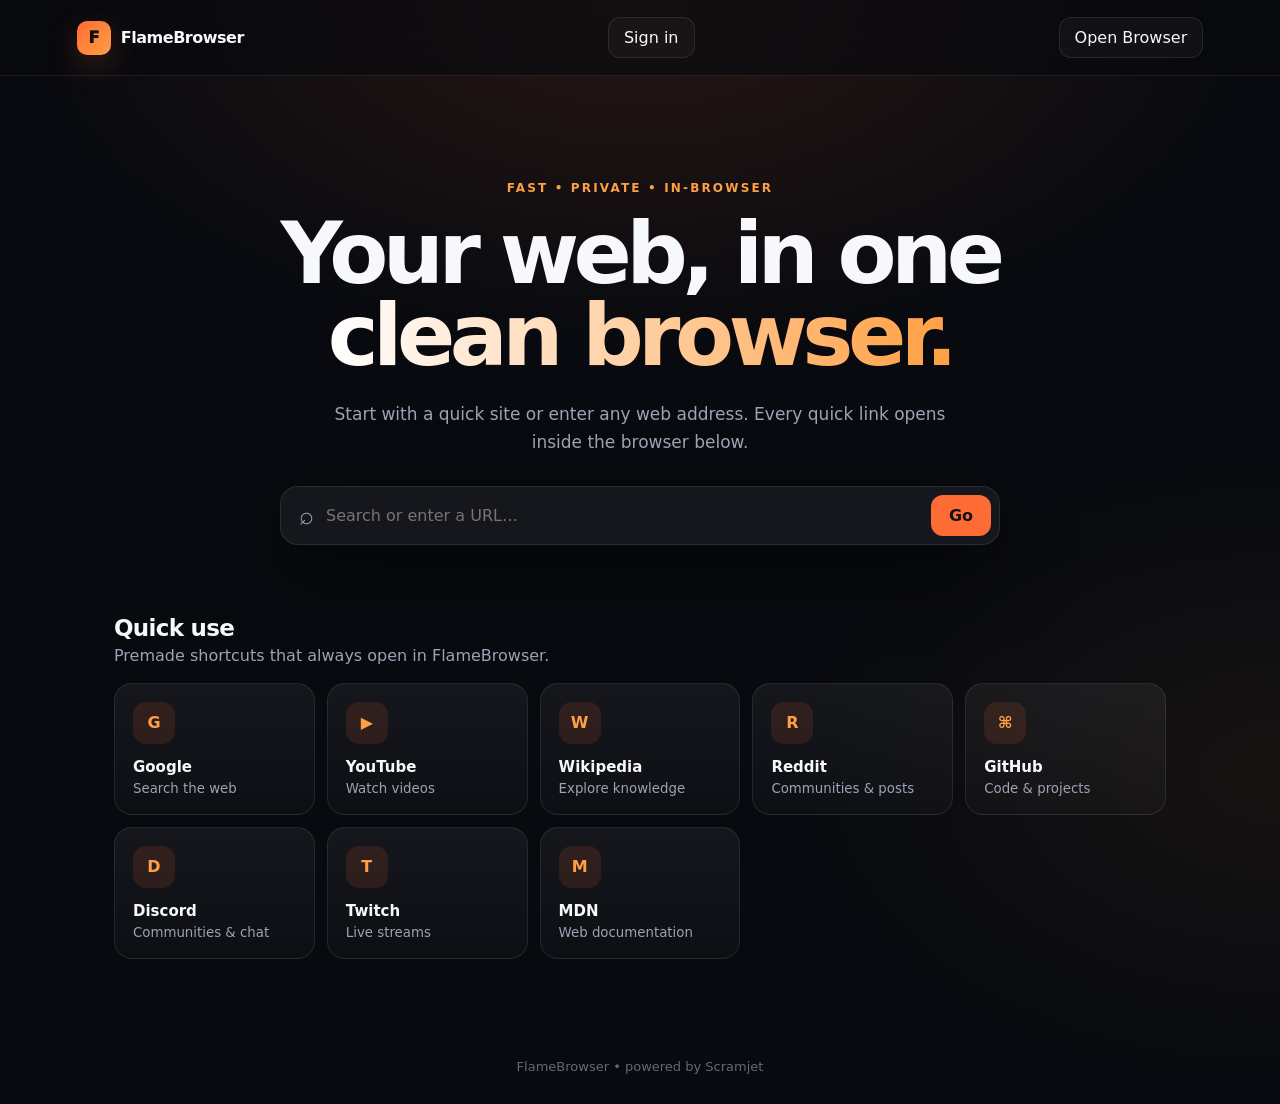
==== public/index.html @ d18f03c7 "Create index.html" ====
<!doctype html>
<html lang="en">
<head>
  <meta charset="UTF-8">
  <meta name="viewport" content="width=device-width,initial-scale=1">
  <meta name="theme-color" content="#0b0d12">
  <title>FlameBrowser</title>
  <link rel="stylesheet" href="/styles.css">
</head>
<body>
  <main id="home" class="home">
    <nav class="topbar">
      <div class="brand"><span class="brand-mark">F</span><span>FlameBrowser</span></div>
      <div class="account-area"><button id="accountBtn" class="ghost">Sign in</button><div id="accountMenu" class="account-menu hidden"><button id="logoutBtn">Sign out</button></div></div><button id="openBrowser" class="ghost">Open Browser</button>
    </nav>

    <section class="hero">
      <div class="eyebrow">FAST • PRIVATE • IN-BROWSER</div>
      <h1>Your web, in one<br><span>clean browser.</span></h1>
      <p>Start with a quick site or enter any web address. Every quick link opens inside the browser below.</p>

      <form id="homeForm" class="home-search">
        <span class="search-icon">⌕</span>
        <input id="homeAddress" autocomplete="off" placeholder="Search or enter a URL…">
        <button>Go</button>
      </form>
    </section>

    <section class="quick-section">
      <div class="section-head">
        <div>
          <h2>Quick use</h2>
          <p>Premade shortcuts that always open in FlameBrowser.</p>
        </div>
      </div>
      <div id="quickGrid" class="quick-grid"></div>
    </section>

    <footer>FlameBrowser • powered by Scramjet</footer>
  </main>

  <main id="browser" class="browser hidden">
    <header class="browserbar">
      <button id="homeBtn" class="iconbtn" title="Home">⌂</button>
      <button id="backBtn" class="iconbtn" title="Back">‹</button>
      <button id="forwardBtn" class="iconbtn" title="Forward">›</button>
      <button id="reloadBtn" class="iconbtn" title="Reload">↻</button>

      <form id="addressForm" class="address">
        <span>⌕</span>
        <input id="address" autocomplete="off" spellcheck="false" placeholder="Search or enter a URL…">
        <button>Go</button>
      </form>

      <button id="settingsBtn" class="newtab">⚙ Settings</button><button id="newTabBtn" class="newtab">+ New tab</button>
    </header>

    <div id="tabs" class="tabs"></div>
    <section id="viewport" class="viewport"></section>
    <div id="status" class="status"><span id="progress"></span><span id="statusText">Ready</span></div>

    <aside id="settings" class="settings hidden">
      <div class="settings-head">
        <div><b>Settings</b><small>FlameBrowser preferences</small></div>
        <button id="closeSettings">×</button>
      </div>

      <label>Proxy transport
        <select id="proxySelect">
          <option value="libcurl">Scramjet + Libcurl — best compatibility</option>
          <option value="epoxy">Scramjet + Epoxy — lightweight alternative</option>
        </select>
        <small>Both transports are free/open-source and run through your own Wisp endpoint.</small>
      </label>

      <label>Startup page
        <select id="startupSelect">
          <option value="home">FlameBrowser Home</option>
          <option value="google">Google</option>
        </select>
      </label>

      <label class="check"><input id="smoothLoading" type="checkbox" checked> Show loading progress</label>
      <label class="check"><input id="compactTabs" type="checkbox"> Compact tabs</label>

      <button id="clearPrefs" class="danger">Reset settings</button>
      <p class="settings-note">Transport changes apply to new requests. Reload the current page after switching for the cleanest result.</p>
    </aside>
  </main>

  <div id="authModal" class="modal hidden">
    <div class="auth-card">
      <button id="authClose" class="auth-close">×</button>
      <h2 id="authTitle">Sign in to FlameBrowser</h2>
      <p>Sync bookmarks, tabs, cookies-ready settings, and preferences across devices.</p>
      <div id="googleBtn" class="google-btn"></div>
      <div class="auth-divider"><span>or</span></div>
      <form id="authForm">
        <label id="authNameWrap" class="hidden">Name<input id="authName" autocomplete="name"></label>
        <label>Email<input id="authEmail" type="email" autocomplete="email" required></label>
        <label>Password<input id="authPassword" type="password" autocomplete="current-password" minlength="8" required></label>
        <button class="auth-submit" type="submit">Continue</button>
      </form>
      <div id="authError" class="auth-error"></div>
      <button id="switchAuth" class="auth-switch">Create an account</button>
      <small class="auth-note">Your account data is stored by this FlameBrowser server. The session cookie is HttpOnly.</small>
    </div>
  </div>

  <!-- Scramjet 2.x runtime: core -> controller -> utils -->
  <script src="/scram/scramjet.js"></script>
  <script src="/controller/controller.api.js"></script>
  <script src="/utils/scramjet-utils.js"></script>
  <script src="/app.js"></script>
</body>
</html>
---- styles.css ----
:root{
  --bg:#080a0f;
  --panel:#10131a;
  --panel2:#151923;
  --line:rgba(255,255,255,.09);
  --text:#f7f8fb;
  --muted:#9ba3b4;
  --accent:#ff6b35;
  --accent2:#ff9f43;
  --shadow:0 24px 80px rgba(0,0,0,.45);
}
*{box-sizing:border-box}
html,body{margin:0;width:100%;height:100%;font-family:Inter,ui-sans-serif,system-ui,-apple-system,BlinkMacSystemFont,"Segoe UI",sans-serif;background:var(--bg);color:var(--text)}
button,input{font:inherit}
button{cursor:pointer}
.hidden{display:none!important}

.home{min-height:100%;overflow:auto;background:
 radial-gradient(900px 500px at 50% 0%,rgba(255,107,53,.13),transparent 70%),
 radial-gradient(700px 450px at 100% 70%,rgba(255,159,67,.06),transparent 70%)}
.topbar{height:76px;display:flex;align-items:center;justify-content:space-between;padding:0 6vw;border-bottom:1px solid var(--line);backdrop-filter:blur(18px);background:rgba(8,10,15,.65);position:sticky;top:0;z-index:5}
.brand{display:flex;gap:10px;align-items:center;font-weight:800;letter-spacing:-.03em}
.brand-mark{display:grid;place-items:center;width:34px;height:34px;border-radius:10px;background:linear-gradient(135deg,var(--accent),var(--accent2));color:#111;font-weight:950;box-shadow:0 10px 30px rgba(255,107,53,.22)}
.ghost{border:1px solid var(--line);background:rgba(255,255,255,.035);color:var(--text);border-radius:12px;padding:10px 15px}
.hero{max-width:980px;margin:0 auto;padding:105px 24px 70px;text-align:center}
.eyebrow{font-size:12px;font-weight:800;letter-spacing:.18em;color:var(--accent2);margin-bottom:18px}
.hero h1{font-size:clamp(48px,8vw,86px);line-height:.95;letter-spacing:-.065em;margin:0}
.hero h1 span{background:linear-gradient(90deg,#fff,var(--accent2));-webkit-background-clip:text;background-clip:text;color:transparent}
.hero p{max-width:650px;margin:25px auto 30px;color:var(--muted);font-size:17px;line-height:1.6}
.home-search{max-width:720px;margin:auto;display:flex;align-items:center;gap:10px;padding:8px 8px 8px 18px;background:rgba(255,255,255,.055);border:1px solid var(--line);border-radius:18px;box-shadow:var(--shadow)}
.home-search .search-icon{font-size:25px;color:var(--muted)}
.home-search input{min-width:0;flex:1;background:transparent;border:0;outline:0;color:var(--text);font-size:16px}
.home-search button,.address button{border:0;background:var(--accent);color:#111;font-weight:850;border-radius:12px;padding:11px 18px}
.quick-section{max-width:1100px;margin:0 auto;padding:0 24px 70px}
.section-head{display:flex;justify-content:space-between;align-items:end;margin-bottom:18px}
.section-head h2{margin:0;font-size:23px;letter-spacing:-.03em}
.section-head p{margin:5px 0 0;color:var(--muted)}
.quick-grid{display:grid;grid-template-columns:repeat(auto-fit,minmax(180px,1fr));gap:12px}
.quick-card{border:1px solid var(--line);background:linear-gradient(180deg,rgba(255,255,255,.055),rgba(255,255,255,.025));padding:18px;border-radius:18px;text-align:left;color:var(--text);transition:.18s transform,.18s border-color,.18s background}
.quick-card:hover{transform:translateY(-3px);border-color:rgba(255,159,67,.35);background:rgba(255,255,255,.07)}
.quick-icon{width:42px;height:42px;display:grid;place-items:center;border-radius:13px;background:rgba(255,107,53,.12);color:var(--accent2);font-weight:900;margin-bottom:14px}
.quick-card strong{display:block;font-size:15px}
.quick-card small{display:block;color:var(--muted);margin-top:5px}
footer{text-align:center;color:#626a79;padding:30px;font-size:13px}

.browser{height:100%;display:flex;flex-direction:column;background:#0a0c11}
.browserbar{height:62px;display:flex;align-items:center;gap:7px;padding:8px 10px;border-bottom:1px solid var(--line);background:#0d1016}
.iconbtn,.newtab{height:42px;border:1px solid var(--line);background:#151923;color:#dce1ea;border-radius:11px;min-width:42px}
.iconbtn:hover,.newtab:hover{background:#1c212d}
.address{height:42px;flex:1;display:flex;align-items:center;gap:9px;padding:0 7px 0 13px;background:#151923;border:1px solid var(--line);border-radius:12px}
.address span{color:#7e8798}
.address input{min-width:0;flex:1;border:0;outline:0;background:transparent;color:var(--text)}
.address button{padding:8px 14px;border-radius:9px}
.tabs{height:40px;display:flex;gap:5px;align-items:end;padding:0 10px;background:#090b10;border-bottom:1px solid var(--line);overflow:auto}
.tab{height:34px;min-width:140px;max-width:240px;padding:0 11px;border:1px solid var(--line);border-bottom:0;border-radius:9px 9px 0 0;background:#11141b;color:#929aaa;display:flex;align-items:center;justify-content:space-between;gap:8px}
.tab.active{background:#171b24;color:#fff}
.tab span{overflow:hidden;text-overflow:ellipsis;white-space:nowrap}
.tab button{border:0;background:transparent;color:#788193}
.viewport{position:relative;flex:1;background:#fff;overflow:hidden}
.frame{position:absolute;inset:0;width:100%;height:100%;border:0;background:#fff;display:none}
.frame.active{display:block}
.status{height:23px;background:#0d1016;color:#697284;font-size:11px;padding:5px 12px;border-top:1px solid var(--line)}

@media(max-width:700px){
 .topbar{padding:0 18px}
 .hero{padding-top:75px}
 .newtab{display:none}
 .browserbar{gap:4px}
 .iconbtn{min-width:36px}
}

.status{position:relative;overflow:hidden;display:flex;align-items:center;gap:7px}
#progress{position:absolute;left:0;top:0;height:2px;width:0;background:linear-gradient(90deg,var(--accent),var(--accent2));transition:width .18s ease}
#progress.loading{animation:progress 2.2s ease-in-out infinite}
@keyframes progress{0%{width:4%}55%{width:72%}100%{width:92%}}
.settings{position:absolute;z-index:30;right:16px;top:68px;width:min(390px,calc(100vw - 32px));padding:18px;border:1px solid var(--line);border-radius:18px;background:rgba(16,19,26,.97);box-shadow:var(--shadow);backdrop-filter:blur(20px)}
.settings-head{display:flex;justify-content:space-between;align-items:center;margin-bottom:18px}
.settings-head b{font-size:19px}.settings-head small{display:block;color:var(--muted);margin-top:3px}
.settings-head button{border:0;background:transparent;color:#fff;font-size:24px}
.settings label{display:block;color:#e9edf4;font-size:13px;margin:15px 0}
.settings select{display:block;width:100%;margin-top:7px;padding:11px;border-radius:10px;border:1px solid var(--line);background:#0c0f15;color:#fff;outline:none}
.settings small{display:block;color:var(--muted);line-height:1.4;margin-top:6px}
.settings .check{display:flex;align-items:center;gap:9px}
.settings input[type=checkbox]{accent-color:var(--accent)}
.danger{width:100%;padding:10px;border-radius:10px;border:1px solid rgba(255,90,90,.25);background:rgba(255,90,90,.08);color:#ffb1b1}
.settings-note{font-size:11px;color:#697284;line-height:1.5}
body.compact .tab{min-width:100px;height:30px}
body.compact .tabs{height:36px}

.account-area{position:relative;display:inline-flex}.account-menu{position:absolute;right:0;top:calc(100% + 8px);background:#151821;border:1px solid #2b3040;border-radius:10px;padding:6px;z-index:50}.account-menu button{background:transparent;border:0;color:inherit;padding:8px 14px;cursor:pointer}.modal{position:fixed;inset:0;background:rgba(0,0,0,.72);display:grid;place-items:center;z-index:100}.modal.hidden{display:none}.auth-card{width:min(430px,calc(100vw - 32px));background:#11141c;border:1px solid #2a3040;border-radius:18px;padding:28px;box-shadow:0 20px 80px rgba(0,0,0,.5);position:relative}.auth-card h2{margin:0 0 8px}.auth-card p{color:#aeb5c5;font-size:14px;line-height:1.5}.auth-close{position:absolute;right:14px;top:10px;background:transparent;border:0;color:#aaa;font-size:25px;cursor:pointer}.auth-card label{display:block;margin:12px 0;color:#cbd0dc;font-size:13px}.auth-card input{display:block;width:100%;box-sizing:border-box;margin-top:6px;padding:11px 12px;border-radius:9px;border:1px solid #303747;background:#0b0e14;color:#fff}.google-btn{min-height:42px;display:flex;justify-content:center}.auth-divider{display:flex;align-items:center;gap:10px;color:#70788a;margin:17px 0}.auth-divider:before,.auth-divider:after{content:"";height:1px;background:#2b3040;flex:1}.auth-submit{width:100%;padding:11px;border:0;border-radius:9px;cursor:pointer;font-weight:700}.auth-switch{width:100%;margin-top:12px;background:transparent;border:0;color:#9eb8ff;cursor:pointer}.auth-error{color:#ff7f7f;min-height:20px;margin-top:8px;font-size:13px}.auth-note{display:block;color:#747c8d;margin-top:15px;line-height:1.4}.hidden{display:none!important}

.google-config-error,.google-fallback{width:100%;min-height:42px;display:grid;place-items:center;border:1px solid #303747;border-radius:9px;background:#1b1f29;color:#fff;font-weight:700}.google-fallback{cursor:pointer}
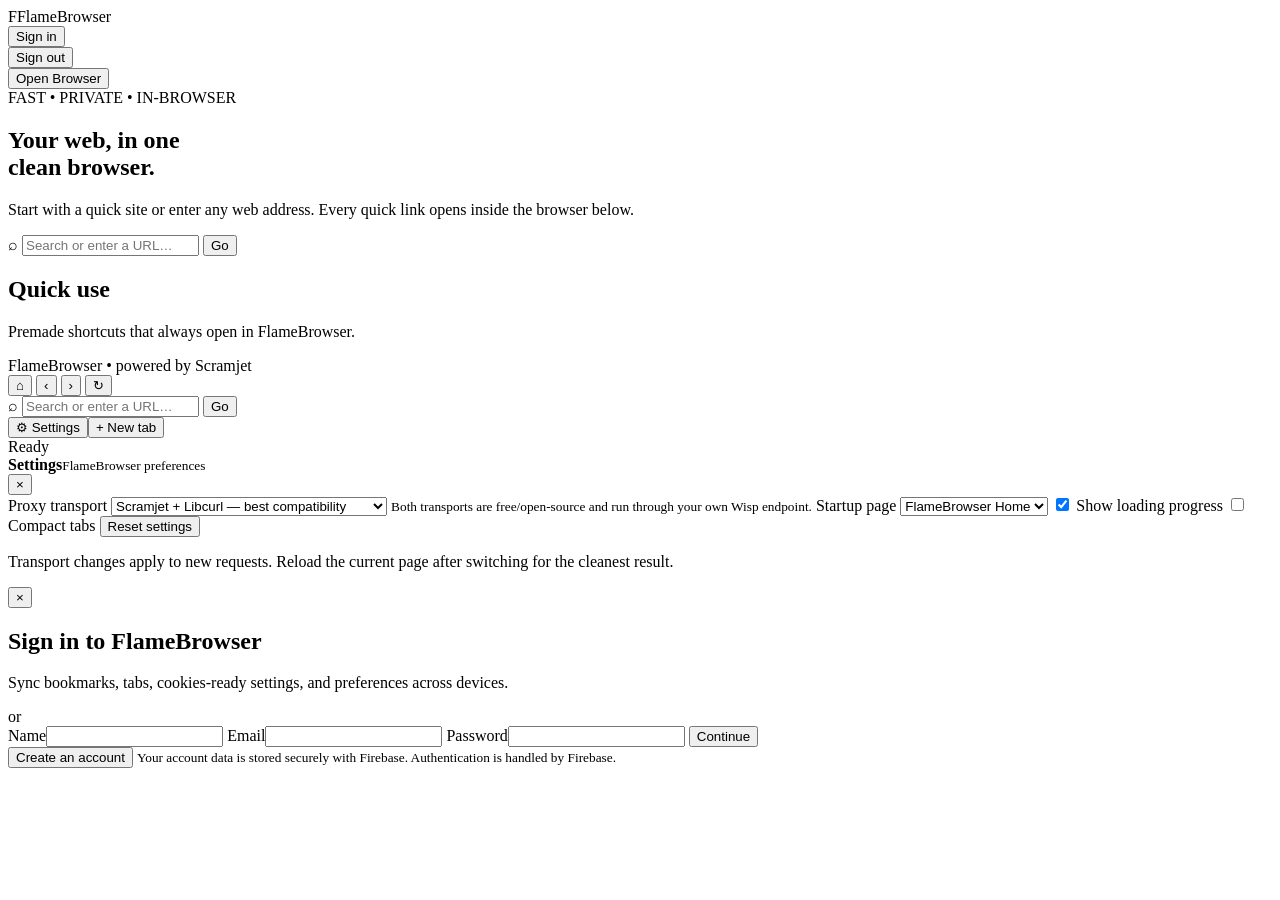
==== commit c18d8153: "Create index.html" ====
--- a/public/index.html
+++ b/public/index.html
@@ -4,6 +4,9 @@
   <meta charset="UTF-8">
   <meta name="viewport" content="width=device-width,initial-scale=1">
   <meta name="theme-color" content="#0b0d12">
+  <meta name="description" content="FlameLearning — an educational browser for learning, study, and research.">
+  <meta name="keywords" content="learning, education, study, research, educational browser, school, student">
+  <meta name="application-name" content="FlameLearning">
   <title>FlameBrowser</title>
   <link rel="stylesheet" href="/styles.css">
 </head>
@@ -103,11 +106,12 @@
       </form>
       <div id="authError" class="auth-error"></div>
       <button id="switchAuth" class="auth-switch">Create an account</button>
-      <small class="auth-note">Your account data is stored by this FlameBrowser server. The session cookie is HttpOnly.</small>
+      <small class="auth-note">Your account data is stored securely with Firebase. Authentication is handled by Firebase.</small>
     </div>
   </div>
 
   <!-- Scramjet 2.x runtime: core -> controller -> utils -->
+  <script type="module" src="/firebase-init.js"></script>
   <script src="/scram/scramjet.js"></script>
   <script src="/controller/controller.api.js"></script>
   <script src="/utils/scramjet-utils.js"></script>
